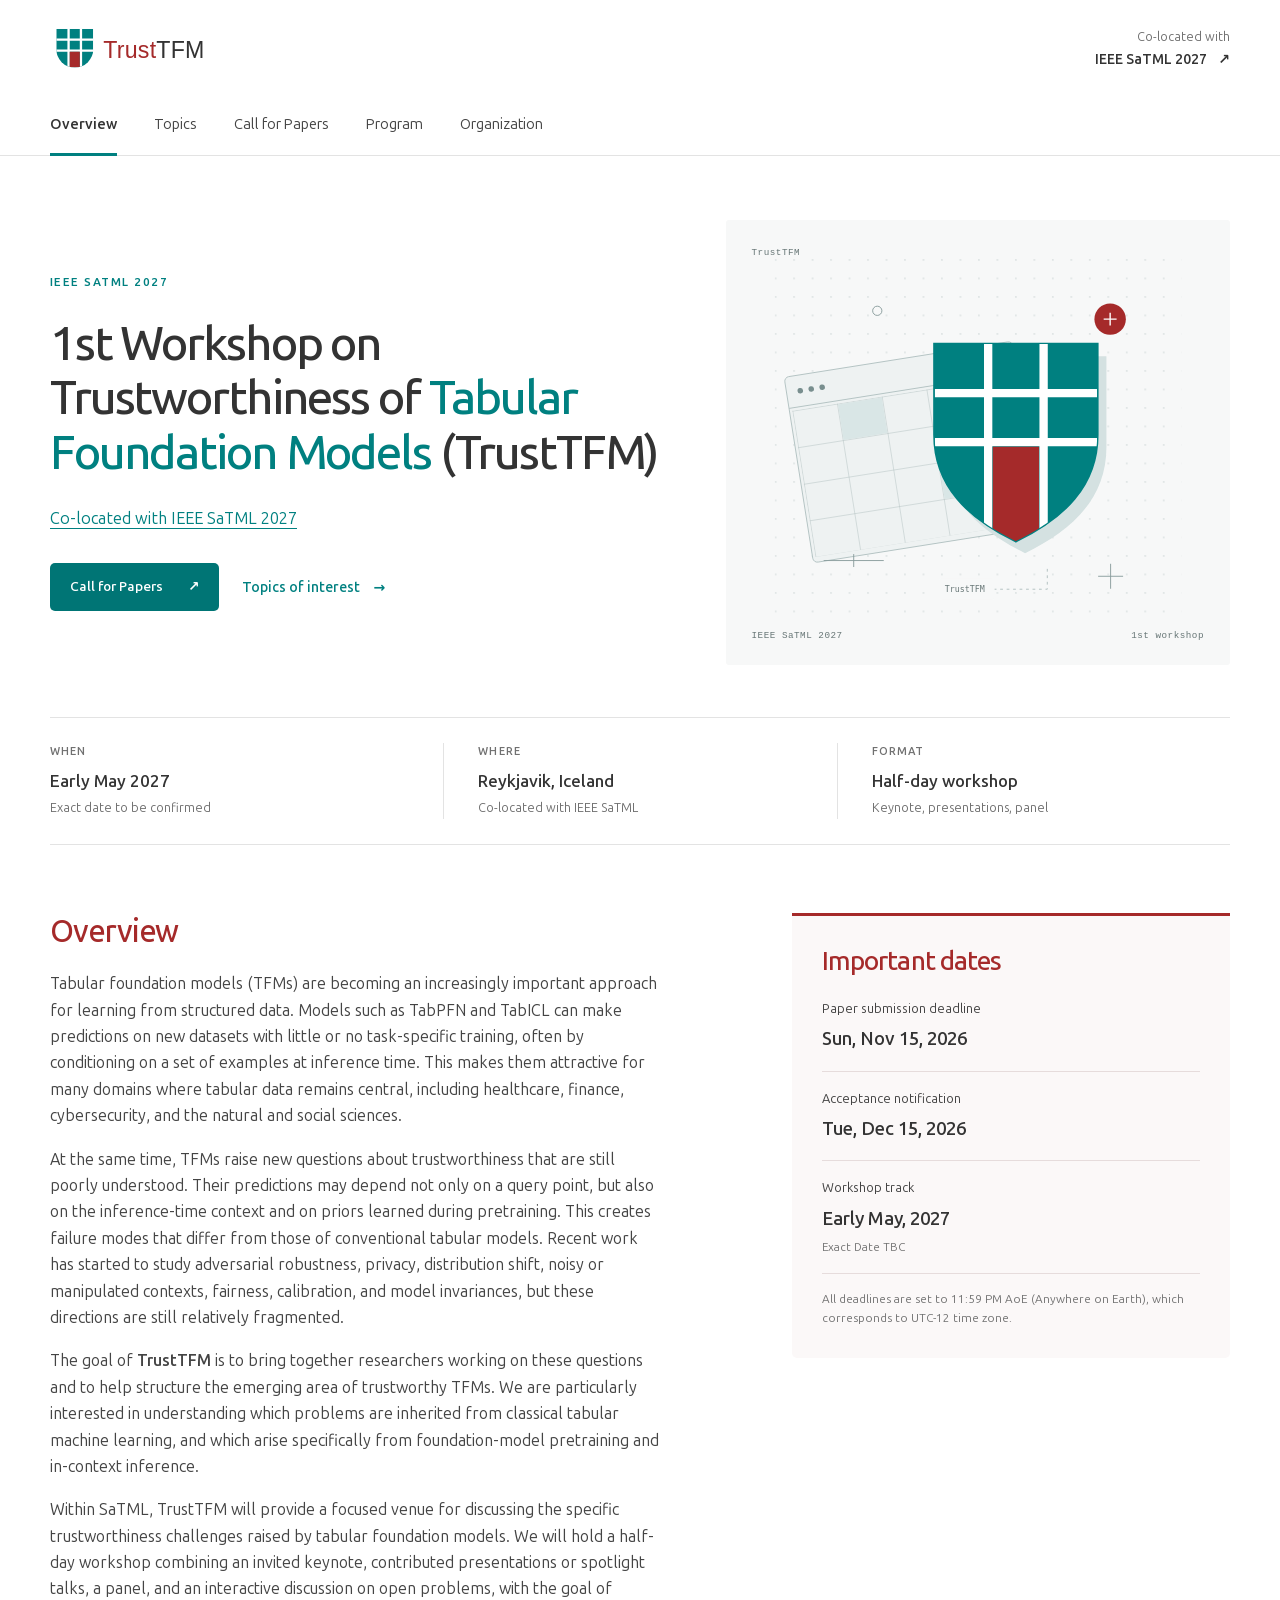
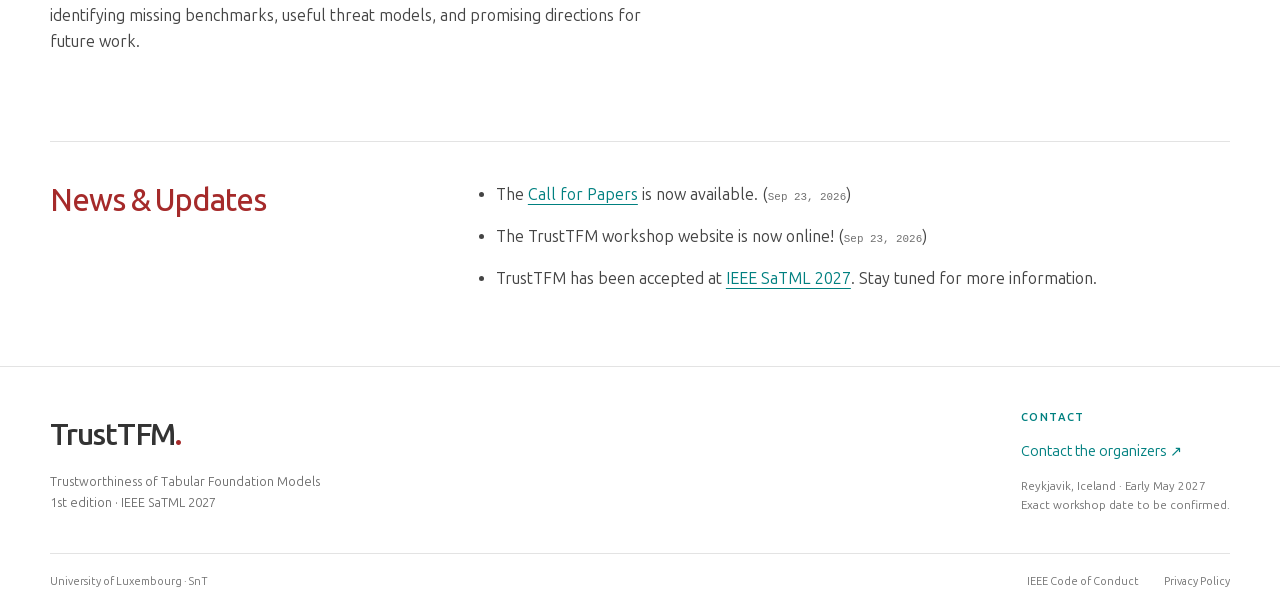
==== index.html @ 0db3b7ef "Publish TrustTFM 2027 workshop website" ====
<!DOCTYPE html>
<html lang="en">
<head>
  <meta charset="utf-8">
  <meta name="viewport" content="width=device-width, initial-scale=1">
  <title>Overview · TrustTFM @ SaTML 2027</title>
  <meta name="description" content="The first workshop on Trustworthiness of Tabular Foundation Models, co-located with IEEE SaTML 2027 in Reykjavik, Iceland.">
  <meta name="theme-color" content="#008080">
  <link rel="icon" href="images/logo/favicon.svg" type="image/svg+xml">
  <link rel="preload" href="fonts/ubuntu.woff2" as="font" type="font/woff2" crossorigin>
  <link rel="stylesheet" href="css/custom.css">
</head>
<body>
<a class="skip-link" href="#main">Skip to content</a>
<header class="site-header">
  <div class="container brand-row">
    <a class="brand" href="index.html" aria-label="TrustTFM home"><img src="images/logo/trusttfm-logo.svg" alt="TrustTFM" width="212" height="48"></a>
    <a class="conference-link" href="https://satml.org/">Co-located with <strong>IEEE SaTML 2027 <span aria-hidden="true">↗</span></strong></a>
  </div>
  <nav class="container page-nav" aria-label="Main navigation"><a href="index.html" aria-current="page">Overview</a>
<a href="topics.html">Topics</a>
<a href="cfp.html">Call for Papers</a>
<a href="program.html">Program</a>
<a href="organization.html">Organization</a></nav>
</header>
<main id="main" class="container" tabindex="-1">
<section class="hero" aria-labelledby="hero-title">
  <div class="hero-copy">
    <p class="eyebrow">IEEE SaTML 2027</p>
    <h1 id="hero-title">1st Workshop on Trustworthiness of <em>Tabular Foundation Models</em> <span class="workshop-acronym">(TrustTFM)</span></h1>
    <p class="hero-description"><a href="https://satml.org/">Co-located with IEEE SaTML 2027</a></p>
    <div class="hero-actions"><a class="button button-primary" href="cfp.html">Call for Papers <span aria-hidden="true">↗</span></a><a class="text-link" href="topics.html">Topics of interest <span aria-hidden="true">→</span></a></div>
  </div>
  <div class="hero-art" aria-hidden="true"><span class="art-top">TrustTFM</span><img src="images/logo/trusttfm-visual.svg" alt="" width="440" height="400"><div class="art-bottom"><span>IEEE SaTML 2027</span><span>1st workshop</span></div></div>
</section>
<div class="event-strip" aria-label="Workshop details"><div><span class="meta-label">When</span><strong>Early May 2027</strong><span class="meta-note">Exact date to be confirmed</span></div><div><span class="meta-label">Where</span><strong>Reykjavik, Iceland</strong><span class="meta-note">Co-located with IEEE SaTML</span></div><div><span class="meta-label">Format</span><strong>Half-day workshop</strong><span class="meta-note">Keynote, presentations, panel</span></div></div>
<section class="overview-grid section-space" id="about" aria-labelledby="about-title">
  <div class="prose"><h2 id="about-title">Overview</h2>
<p>
        Tabular foundation models (TFMs) are becoming an increasingly important approach for
        learning from structured data. Models such as TabPFN and TabICL can make predictions
        on new datasets with little or no task-specific training, often by conditioning on a set
        of examples at inference time. This makes them attractive for many domains where
        tabular data remains central, including healthcare, finance, cybersecurity, and the
        natural and social sciences.
      </p>
<p>
        At the same time, TFMs raise new questions about trustworthiness that are still poorly
        understood. Their predictions may depend not only on a query point, but also on the
        inference-time context and on priors learned during pretraining. This creates failure
        modes that differ from those of conventional tabular models. Recent work has started
        to study adversarial robustness, privacy, distribution shift, noisy or manipulated
        contexts, fairness, calibration, and model invariances, but these directions are still
        relatively fragmented.
      </p>
<p>
        The goal of <strong>TrustTFM</strong> is to bring together researchers working on these
        questions and to help structure the emerging area of trustworthy TFMs. We are
        particularly interested in understanding which problems are inherited from classical
        tabular machine learning, and which arise specifically from foundation-model
        pretraining and in-context inference.
      </p>
<p>
        Within SaTML, TrustTFM will provide a focused venue for discussing the specific
        trustworthiness challenges raised by tabular foundation models. We will hold a
        half-day workshop combining an invited keynote, contributed presentations or
        spotlight talks, a panel, and an interactive discussion on open problems, with the
        goal of identifying missing benchmarks, useful threat models, and promising
        directions for future work.
      </p>
  </div>
  <aside class="dates-panel" id="dates" aria-labelledby="dates-title"><h2 id="dates-title">Important dates</h2><div class="date-list">
      <div><span>Paper submission deadline</span><time datetime="2026-11-15">Sun, Nov 15, 2026</time></div>
      <div><span>Acceptance notification</span><time datetime="2026-12-15">Tue, Dec 15, 2026</time></div>
      <div><span>Workshop track</span><strong>Early May, 2027 <small>Exact Date TBC</small></strong></div>
    </div><p class="fine-print">All deadlines are set to 11:59 PM AoE (Anywhere on Earth), which corresponds to UTC-12 time zone.</p></aside>
</section>
<section class="news-section" id="news" aria-labelledby="news-title">
  <div class="section-intro"><h2 id="news-title">News &amp; Updates</h2></div>
  <div class="news-list">
      <ul>
        <li>The <a href="cfp.html">Call for Papers</a> is now available. (<time datetime="2026-09-23">Sep 23, 2026</time>)</li>
        <li>The TrustTFM workshop website is now online! (<time datetime="2026-09-23">Sep 23, 2026</time>)</li>
        <li>TrustTFM has been accepted at <a href="https://satml.org/">IEEE SaTML 2027</a>. Stay tuned for more information.</li>
      </ul></div>
</section>
</main>
<footer class="site-footer">
  <div class="container footer-top">
    <div><a class="footer-brand" href="index.html">TrustTFM<span class="accent">.</span></a><p>Trustworthiness of Tabular Foundation Models<br>1st edition · IEEE SaTML 2027</p></div>
    <div><p class="eyebrow">Contact</p><a href="mailto:karim.tit@uni.lu">Contact the organizers <span aria-hidden="true">↗</span></a><p class="footer-small">Reykjavik, Iceland · Early May 2027<br>Exact workshop date to be confirmed.</p></div>
  </div>
  <div class="container footer-bottom"><span>University of Luxembourg · SnT</span><div><a href="https://www.ieee.org/about/corporate/governance/code-of-conduct">IEEE Code of Conduct</a><a href="https://www.ieee.org/security-privacy.html">Privacy Policy</a></div></div>
</footer>
</body>
</html>
---- css/custom.css ----
@font-face {
  font-family:'Ubuntu Sans';
  src:url('../fonts/ubuntu.woff2') format('woff2');
  font-weight:100 800;
  font-style:normal;
  font-display:swap;
}

:root {
  --ink:#333;
  --text:#444;
  --muted:#707070;
  --green:#008080;
  --light:#f5f5f5;
  --paper:#fff;
  --line:#e3e3e3;
  --accent:#a52a2a;
  --white:#fff;
  --radius:5px;
}

* {
  box-sizing:border-box;
}

html {
  scroll-behavior:smooth;
  scroll-padding-top:24px;
}

body {
  margin:0;
  background:var(--paper);
  color:var(--text);
  font:400 16px/1.65 'Ubuntu Sans',system-ui,sans-serif;
  -webkit-font-smoothing:antialiased;
}

a {
  color:var(--green);
  text-underline-offset:4px;
  text-decoration-thickness:1px;
}

a:hover {
  color:var(--ink);
}

a:focus-visible,button:focus-visible {
  outline:3px solid var(--accent);
  outline-offset:5px;
  border-radius:2px;
}

img {
  max-width:100%;
  height:auto;
}

h1,h2,h3,p {
  margin:0;
}

h1,h2,h3 {
  color:var(--ink);
}

h1 {
  font-size:clamp(2.65rem,5vw,4.5rem);
  font-weight:500;
  line-height:1.08;
  letter-spacing:-.05em;
}

h2 {
  font-size:clamp(1.65rem,2.4vw,2.1rem);
  font-weight:500;
  line-height:1.22;
  letter-spacing:-.035em;
  color:var(--accent);
}

h3 {
  font-size:1.15rem;
  line-height:1.4;
  font-weight:550;
}

p+p {
  margin-top:1em;
}

strong {
  font-weight:600;
}

::selection {
  background:#dceeee;
  color:var(--ink);
}

.container {
  width:min(1180px,calc(100% - 80px));
  margin-inline:auto;
}

.eyebrow {
  font-size:.72rem;
  font-weight:650;
  letter-spacing:.13em;
  text-transform:uppercase;
  color:var(--green);
  line-height:1.5;
  margin-bottom:18px;
}

.accent {
  color:var(--accent);
}

.skip-link {
  position:absolute;
  top:-100px;
  left:20px;
  z-index:5;
  padding:10px 20px;
  background:var(--ink);
  color:#fff;
}

.skip-link:focus {
  top:12px;
  color:#fff;
}

.site-header {
  border-bottom:1px solid var(--line);
}

.brand-row {
  display:flex;
  align-items:center;
  justify-content:space-between;
  min-height:98px;
  gap:24px;
}

.brand {
  display:flex;
  align-items:center;
  text-decoration:none;
}

.brand img {
  display:block;
  width:232px;
  height:auto;
}

.conference-link {
  text-decoration:none;
  font-size:.78rem;
  color:var(--muted);
  text-align:right;
}

.conference-link strong {
  display:block;
  color:var(--ink);
  font-size:.88rem;
}

.conference-link strong span {
  margin-left:8px;
}

.page-nav {
  display:flex;
  gap:37px;
  align-items:stretch;
}

.page-nav a {
  display:flex;
  align-items:center;
  padding:14px 0 17px;
  color:var(--text);
  font-size:.91rem;
  text-decoration:none;
  border-bottom:3px solid transparent;
  margin-bottom:-1px;
  white-space:nowrap;
}

.page-nav a:hover {
  color:var(--green);
  border-color:#b8d3d3;
}

.page-nav a[aria-current=page] {
  color:var(--ink);
  font-weight:600;
  border-color:var(--green);
}

.hero {
  display:grid;
  grid-template-columns:1.25fr 1fr;
  gap:45px;
  padding-block:64px 52px;
  align-items:center;
}

.hero-copy .eyebrow {
  display:flex;
  align-items:center;
  gap:9px;
  margin-bottom:26px;
}

.status-dot {
  width:7px;
  height:7px;
  background:var(--accent);
  border-radius:50%;
  display:inline-block;
  flex-shrink:0;
}

.hero h1 {
  font-size:clamp(2.9rem,4.8vw,4rem);
  letter-spacing:-.045em;
  line-height:1.08;
}

.hero h1 em {
  font-style:normal;
  color:var(--green);
}

.hero-description {
  max-width:480px;
  font-size:1.02rem;
  margin-top:25px;
  line-height:1.7;
}

.hero-actions {
  display:flex;
  align-items:center;
  flex-wrap:wrap;
  gap:23px;
  margin-top:30px;
}

.button {
  display:inline-flex;
  justify-content:center;
  align-items:center;
  gap:25px;
  padding:13px 19px;
  text-decoration:none;
  border:1px solid transparent;
  border-radius:var(--radius);
  font-size:.85rem;
  font-weight:550;
  line-height:1.5;
  transition:background .15s ease,transform .15s ease;
}

.button-primary {
  background:#007575;
  color:var(--white);
}

.button-primary:hover {
  background:#005b5b;
  color:var(--white);
  transform:translateY(-1px);
}

.text-link {
  font-size:.88rem;
  font-weight:550;
  text-decoration:none;
  display:inline-block;
}

.text-link span {
  margin-left:10px;
}

.text-link:hover {
  text-decoration:underline;
}

.hero-art {
  background:#f7f8f8;
  position:relative;
  align-self:stretch;
  min-height:445px;
  display:flex;
  flex-direction:column;
  justify-content:space-between;
  padding:25px 26px 22px;
  overflow:hidden;
  border-radius:3px;
}

.art-top,.art-bottom {
  font-family:ui-monospace,SFMono-Regular,Consolas,monospace;
  font-size:.58rem;
  letter-spacing:.055em;
  color:#677676;
}

.hero-art img {
  width:100%;
  height:auto;
  max-height:370px;
  align-self:center;
  margin-block:-3px;
}

.art-bottom {
  display:flex;
  gap:12px;
  justify-content:space-between;
}

.event-strip,.submission-facts {
  display:grid;
  grid-template-columns:repeat(3,1fr);
  padding:25px 0;
  border-top:1px solid var(--line);
  border-bottom:1px solid var(--line);
}

.event-strip>div,.submission-facts>div {
  display:flex;
  flex-direction:column;
  padding-left:34px;
  border-left:1px solid var(--line);
}

.event-strip>div:first-child,.submission-facts>div:first-child {
  padding-left:0;
  border-left:0;
}

.meta-label {
  font-size:.68rem;
  font-weight:600;
  letter-spacing:.1em;
  text-transform:uppercase;
  color:var(--muted);
  margin-bottom:6px;
}

.event-strip strong,.submission-facts strong {
  color:var(--ink);
  font-size:1.07rem;
  font-weight:550;
}

.meta-note {
  font-size:.78rem;
  margin-top:3px;
  color:var(--muted);
}

.section-space {
  padding-block:68px;
}

.overview-grid {
  display:grid;
  grid-template-columns:1.5fr 1fr;
  gap:85px;
  align-items:start;
}

.prose h2 {
  margin-bottom:21px;
}

.prose p {
  max-width:68ch;
  margin-bottom:17px;
}

.prose .text-link {
  margin-top:5px;
}

.prose li {
  margin-bottom:11px;
  padding-left:5px;
}

.prose ul {
  padding-left:20px;
  margin:16px 0;
}

.prose section+section {
  margin-top:43px;
  padding-top:33px;
  border-top:1px solid var(--line);
}

.prose h3 {
  margin:25px 0 12px;
}

.dates-panel {
  background:#fbf8f8;
  padding:29px 30px;
  border-top:3px solid var(--accent);
  border-radius:0 0 var(--radius) var(--radius);
}

.dates-panel .eyebrow {
  margin-bottom:10px;
}

.dates-panel h2 {
  font-size:1.65rem;
}

.date-list {
  margin-top:21px;
}

.date-list>div {
  padding:16px 0;
  border-bottom:1px solid #e6dcdc;
  display:flex;
  flex-direction:column;
  gap:5px;
}

.date-list>div:first-child {
  padding-top:0;
}

.date-list span {
  font-size:.8rem;
}

.date-list time,.date-list strong {
  font-size:1.16rem;
  font-weight:550;
  color:var(--ink);
}

.date-list small {
  display:block;
  font-size:.72rem;
  color:var(--muted);
  font-weight:400;
  margin-top:4px;
}

.fine-print {
  font-size:.73rem;
  line-height:1.65;
  color:var(--muted);
  margin-top:16px;
}

.dates-panel .text-link {
  margin-top:18px;
}

.news-section {
  display:grid;
  grid-template-columns:1fr 2fr;
  gap:50px;
  padding-block:40px 57px;
  border-top:1px solid var(--line);
}

.section-intro .eyebrow {
  margin-bottom:12px;
}

.news-list article {
  display:grid;
  grid-template-columns:110px 1fr;
  gap:20px;
  padding-block:0 24px;
}

.news-list article+article {
  padding-block:24px 0;
  border-top:1px solid var(--line);
}

.news-list time {
  font-family:ui-monospace,monospace;
  font-size:.68rem;
  padding-top:5px;
  color:var(--muted);
}

.news-list p {
  font-size:.9rem;
  margin-top:7px;
}

.news-list h3 {
  font-size:1.05rem;
}

.closing-banner {
  display:flex;
  align-items:center;
  justify-content:space-between;
  gap:35px;
  background:#f5f7f7;
  border-radius:var(--radius);
  padding:35px 38px;
  margin-bottom:70px;
}

.closing-banner .eyebrow {
  margin-bottom:9px;
}

.closing-banner h2 {
  font-size:1.75rem;
}

.closing-banner p:not(.eyebrow) {
  font-size:.9rem;
  max-width:600px;
  margin-top:10px;
}

.closing-banner .button {
  flex-shrink:0;
}

.site-footer {
  border-top:1px solid var(--line);
  background:#fff;
}

.footer-top {
  display:flex;
  justify-content:space-between;
  gap:30px;
  padding-block:43px 38px;
}

.footer-brand {
  font-size:1.9rem;
  letter-spacing:-.04em;
  font-weight:600;
  text-decoration:none;
  color:var(--ink);
}

.footer-top p {
  font-size:.78rem;
  margin-top:12px;
  color:var(--muted);
}

.footer-top .eyebrow {
  font-size:.68rem;
  margin-top:0;
  margin-bottom:12px;
  color:var(--green);
}

.footer-top a:not(.footer-brand) {
  font-size:.9rem;
  text-decoration:none;
}

.footer-top .footer-small {
  font-size:.72rem;
}

.footer-bottom {
  border-top:1px solid var(--line);
  padding-block:19px;
  display:flex;
  justify-content:space-between;
  gap:20px;
  font-size:.68rem;
  color:var(--muted);
}

.footer-bottom div {
  display:flex;
  gap:25px;
}

.footer-bottom a {
  color:var(--muted);
  text-decoration:none;
}

.footer-bottom a:hover {
  text-decoration:underline;
}

.page-heading {
  padding-block:58px 40px;
  max-width:920px;
}

.page-heading h1 {
  max-width:900px;
  color:var(--accent);
}

.lead {
  font-size:1.08rem;
  max-width:730px;
  margin-top:24px;
  line-height:1.7;
}

.topic-list {
  margin:5px 0 50px;
}

.topic-row {
  display:grid;
  grid-template-columns:100px 1fr;
  gap:25px;
  padding:34px 0;
  border-top:1px solid var(--line);
}

.topic-number {
  font-family:ui-monospace,monospace;
  font-size:1.1rem;
  color:var(--green);
  padding-top:5px;
}

.topic-row h2 {
  font-size:1.65rem;
}

.topic-question {
  color:var(--green);
  font-size:1.05rem;
  margin-top:12px;
}

.topic-row p:last-child {
  max-width:820px;
  margin-top:9px;
}

.content-sidebar {
  display:grid;
  grid-template-columns:minmax(0,1.85fr) minmax(280px,1fr);
  gap:68px;
  align-items:start;
}

.content-sidebar>.prose {
  min-width:0;
}

.content-sidebar.section-space {
  padding-top:44px;
}

.content-sidebar .prose h2 {
  font-size:1.7rem;
}

.sidebar {
  display:grid;
  gap:26px;
}

.notice {
  padding:24px;
  border:1px solid var(--line);
  border-radius:var(--radius);
  background:#fff;
}

.notice-label {
  display:block;
  color:var(--accent);
  font-size:.7rem;
  letter-spacing:.04em;
  font-weight:600;
  margin-bottom:11px;
}

.notice p {
  font-size:.88rem;
  margin-top:10px;
}

.on-this-page {
  padding:0 10px;
}

.on-this-page .eyebrow {
  margin-bottom:13px;
}

.on-this-page a {
  display:block;
  text-decoration:none;
  font-size:.83rem;
  padding:6px 0;
}

.on-this-page a:hover {
  text-decoration:underline;
}

pre {
  background:var(--light);
  border-left:3px solid var(--green);
  padding:16px 18px;
  font-size:.83rem;
  overflow:auto;
  color:var(--ink);
}

.program-notice {
  display:flex;
  align-items:center;
  gap:25px;
  padding:23px 26px;
  background:var(--light);
  border-radius:var(--radius);
  margin:0 0 40px;
}

.pill {
  display:inline-block;
  border:1px solid #a2aaaa;
  border-radius:100px;
  padding:5px 12px;
  font-size:.72rem;
  color:var(--ink);
  white-space:nowrap;
}

.program-notice p {
  font-size:.85rem;
  max-width:790px;
}

.section-heading {
  display:flex;
  justify-content:space-between;
  gap:20px;
  align-items:center;
  margin-bottom:24px;
}

.section-heading>span {
  font-size:.8rem;
  color:var(--muted);
}

.schedule {
  width:100%;
  border-collapse:collapse;
  text-align:left;
}

.schedule thead th {
  text-transform:uppercase;
  font-size:.67rem;
  letter-spacing:.12em;
  color:var(--muted);
  font-weight:500;
  padding:0 20px 14px;
}

.schedule th:first-child {
  width:200px;
}

.schedule tbody th {
  vertical-align:top;
  font-weight:500;
  font-size:.88rem;
  color:var(--green);
  padding:24px 20px;
  white-space:nowrap;
}

.schedule td {
  padding:20px;
  border-top:1px solid var(--line);
}

.schedule tbody th {
  border-top:1px solid var(--line);
}

.schedule td h3 {
  font-size:1.08rem;
}

.schedule td p {
  font-size:.87rem;
  margin-top:5px;
}

.schedule .break {
  background:#f7f7f7;
}

.schedule .break h3 {
  font-size:.94rem;
  font-weight:450;
  color:var(--text);
}

.schedule .break td,.schedule .break th {
  padding-block:16px;
}

.program-bottom {
  display:grid;
  grid-template-columns:1fr 1fr;
  gap:70px;
  margin-block:55px 70px;
  padding-top:37px;
  border-top:1px solid var(--line);
}

.program-bottom .eyebrow {
  margin-bottom:13px;
}

.program-bottom h2 {
  font-size:1.65rem;
}

.program-bottom p:last-child {
  margin-top:15px;
}

.organizer-grid {
  display:grid;
  grid-template-columns:repeat(3,1fr);
  gap:0 32px;
  padding-bottom:35px;
}

.organizer {
  padding:29px 0;
  border-top:1px solid var(--line);
}

.initials {
  display:flex;
  align-items:center;
  justify-content:center;
  width:54px;
  height:54px;
  background:var(--light);
  border-radius:50%;
  color:var(--green);
  font-size:.95rem;
  letter-spacing:.04em;
  margin-bottom:23px;
}

.organizer-role {
  font-size:.76rem;
  color:var(--green);
  margin-bottom:8px;
  min-height:1.65em;
}

.organizer h2 {
  font-size:1.45rem;
}

.organizer>p:last-child {
  font-size:.8rem;
  color:var(--muted);
  margin-top:7px;
}

.committee-note {
  padding:26px 30px;
  background:var(--light);
  border-radius:var(--radius);
}

.committee-note .eyebrow {
  margin-bottom:9px;
}

.committee-note h2 {
  font-size:1.4rem;
}

.committee-note p:last-child {
  font-size:.9rem;
  margin-top:10px;
  max-width:730px;
}

.contact-section {
  display:grid;
  grid-template-columns:1fr 1.25fr;
  gap:65px;
  margin-block:65px 75px;
}

.contact-section h2 {
  font-size:2rem;
}

.contact-section p:last-child {
  margin-top:15px;
  max-width:370px;
}

.contact-list a {
  display:flex;
  justify-content:space-between;
  align-items:center;
  gap:20px;
  padding:16px 0;
  border-bottom:1px solid var(--line);
  text-decoration:none;
  font-size:.88rem;
}

.contact-list a:first-child {
  padding-top:0;
}

.contact-list small {
  display:block;
  color:var(--muted);
  font-size:.7rem;
  margin-top:3px;
}

.contact-list a:hover>span:last-child {
  text-decoration:underline;
}

.visually-hidden {
  position:absolute;
  width:1px;
  height:1px;
  padding:0;
  margin:-1px;
  overflow:hidden;
  clip:rect(0,0,0,0);
  white-space:nowrap;
  border:0;
}

@media(min-width:1400px) {
  .hero {
    gap:65px;
  }
  .hero h1 {
    font-size:4.25rem;
  }
}

@media(max-width:1000px) {
  .container {
    width:calc(100% - 48px);
  }
  .hero {
    gap:25px;
  }
  .hero h1 {
    font-size:3.1rem;
  }
  .hero-art {
    padding-inline:18px;
    min-height:400px;
  }
  .art-top,.art-bottom {
    font-size:.5rem;
  }
  .hero-actions {
    gap:15px;
  }
  .overview-grid {
    gap:40px;
    grid-template-columns:1.3fr 1fr;
  }
  .content-sidebar {
    gap:35px;
  }
  .news-section {
    grid-template-columns:1fr 2fr;
    gap:25px;
  }
  .news-list article {
    grid-template-columns:90px 1fr;
    gap:14px;
  }
  .contact-section {
    gap:30px;
  }
  .contact-list a {
    font-size:.78rem;
  }
  .closing-banner {
    padding:30px;
  }
}

@media(max-width:760px) {
  .container {
    width:calc(100% - 40px);
  }
  .brand-row {
    min-height:83px;
  }
  .brand img {
    width:190px;
    height:auto;
  }
  .conference-link {
    font-size:.65rem;
  }
  .conference-link strong {
    font-size:.73rem;
  }
  .page-nav {
    justify-content:space-between;
    gap:12px;
  }
  .page-nav a {
    font-size:.79rem;
    padding-block:12px 14px;
  }
  .hero {
    grid-template-columns:1fr;
    padding-top:39px;
    gap:30px;
  }
  .hero h1 {
    font-size:clamp(2.7rem,7.8vw,3.8rem);
  }
  .hero-description {
    max-width:570px;
  }
  .hero-art {
    min-height:0;
    max-width:none;
    padding:20px 24px;
    aspect-ratio:1.7;
  }
  .hero-art img {
    height:calc(100% - 35px);
    width:auto;
    max-height:none;
    margin-block:-5px;
  }
  .art-top,.art-bottom {
    font-size:.57rem;
  }
  .event-strip>div,.submission-facts>div {
    padding-left:17px;
  }
  .event-strip strong,.submission-facts strong {
    font-size:.93rem;
  }
  .meta-note {
    font-size:.71rem;
  }
  .meta-label {
    font-size:.61rem;
  }
  .overview-grid {
    grid-template-columns:1fr;
    gap:33px;
  }
  .section-space {
    padding-block:43px;
  }
  .dates-panel {
    padding:26px;
  }
  .news-section {
    grid-template-columns:1fr;
    gap:25px;
    padding-top:30px;
  }
  .news-list article {
    grid-template-columns:100px 1fr;
  }
  .closing-banner {
    display:block;
    margin-bottom:45px;
  }
  .closing-banner .button {
    margin-top:23px;
  }
  .footer-top {
    gap:25px;
  }
  .footer-bottom {
    flex-direction:column;
    gap:9px;
  }
  .page-heading {
    padding-block:39px 32px;
  }
  .page-heading h1 {
    font-size:3.1rem;
  }
  .lead {
    font-size:1rem;
  }
  .topic-row {
    grid-template-columns:42px 1fr;
    gap:13px;
    padding-block:27px;
  }
  .topic-row h2 {
    font-size:1.45rem;
  }
  .topic-question {
    font-size:1rem;
  }
  .topic-row p:last-child {
    font-size:.92rem;
  }
  .content-sidebar {
    grid-template-columns:1fr;
  }
  .sidebar {
    grid-row:1;
    grid-template-columns:1fr 1fr;
    align-items:start;
    gap:18px;
  }
  .sidebar .dates-panel {
    padding:23px;
  }
  .sidebar .dates-panel h2 {
    font-size:1.4rem;
  }
  .sidebar .notice {
    padding:22px;
  }
  .on-this-page {
    display:none;
  }
  .program-notice {
    display:block;
    padding:22px;
  }
  .program-notice p {
    margin-top:14px;
  }
  .section-heading {
    display:block;
  }
  .section-heading>span {
    display:block;
    margin-top:10px;
  }
  .schedule th:first-child {
    width:135px;
  }
  .schedule tbody th {
    font-size:.8rem;
  }
  .schedule th,.schedule td {
    padding-inline:12px!important;
  }
  .schedule td p {
    font-size:.8rem;
  }
  .program-bottom {
    gap:30px;
    margin-block:38px 45px;
  }
  .program-bottom h2 {
    font-size:1.4rem;
  }
  .program-bottom p:last-child {
    font-size:.9rem;
  }
  .organizer-grid {
    grid-template-columns:repeat(2,1fr);
    gap:0 25px;
  }
  .organizer h2 {
    font-size:1.3rem;
  }
  .organizer-role {
    font-size:.7rem;
  }
  .contact-section {
    grid-template-columns:1fr;
    margin-block:42px 50px;
  }
  .contact-section p:last-child {
    max-width:100%;
  }
  .contact-list a {
    font-size:.9rem;
  }
}

@media(max-width:440px) {
  .container {
    width:calc(100% - 32px);
  }
  .brand-row {
    gap:10px;
  }
  .brand img {
    width:170px;
  }
  .conference-link {
    font-size:.58rem;
  }
  .conference-link strong {
    font-size:.65rem;
  }
  .page-nav {
    display:grid;
    grid-template-columns:repeat(3,minmax(0,1fr));
    gap:0 14px;
  }
  .page-nav a {
    font-size:.8rem;
    justify-content:center;
    min-height:44px;
    padding-block:10px;
  }
  .hero h1 {
    font-size:2.65rem;
  }
  .hero-copy .eyebrow {
    font-size:.62rem;
  }
  .hero-description {
    font-size:.96rem;
  }
  .hero-art {
    aspect-ratio:1.3;
  }
  .art-top,.art-bottom {
    font-size:.49rem;
  }
  .hero-actions {
    gap:18px;
  }
  .button {
    font-size:.8rem;
  }
  .event-strip,.submission-facts {
    grid-template-columns:1fr;
    padding-block:0;
  }
  .event-strip>div,.submission-facts>div {
    padding:15px 0;
    border-left:0;
    border-bottom:1px solid var(--line);
    display:grid;
    grid-template-columns:73px 1fr;
    gap:0 12px;
    align-items:baseline;
  }
  .event-strip>div:last-child,.submission-facts>div:last-child {
    border-bottom:0;
  }
  .meta-label {
    grid-row:1 / 3;
    margin-bottom:0;
  }
  .meta-note {
    grid-column:2;
  }
  .meta-label {
    font-size:.65rem;
  }
  .event-strip strong,.submission-facts strong {
    font-size:1rem;
  }
  .news-list article {
    grid-template-columns:1fr;
    gap:8px;
  }
  .news-list time {
    padding:0;
  }
  .closing-banner {
    padding:25px;
  }
  .footer-top {
    flex-direction:column;
    padding-block:30px;
  }
  .footer-bottom div {
    gap:17px;
  }
  .page-heading h1 {
    font-size:2.65rem;
  }
  .topic-row {
    grid-template-columns:30px 1fr;
    gap:10px;
  }
  .topic-number {
    font-size:.87rem;
  }
  .sidebar {
    grid-template-columns:1fr;
  }
  .date-list time,.date-list strong {
    font-size:1.1rem;
  }
  .program-bottom {
    grid-template-columns:1fr;
    gap:30px;
  }
  .schedule th:first-child {
    width:107px;
  }
  .schedule tbody th {
    font-size:.69rem;
  }
  .schedule td h3 {
    font-size:.92rem;
  }
  .schedule th,.schedule td {
    padding-inline:7px!important;
  }
  .schedule td p {
    font-size:.76rem;
  }
  .organizer-grid {
    gap:0 17px;
  }
  .organizer-role {
    min-height:2.7em;
  }
  .organizer h2 {
    font-size:1.15rem;
  }
  .organizer>p:last-child {
    font-size:.7rem;
  }
  .contact-list a {
    font-size:.78rem;
  }
  .contact-list a>span:last-child {
    overflow-wrap:anywhere;
    text-align:right;
  }
}

@media(prefers-reduced-motion:reduce) {
  html {
    scroll-behavior:auto;
  }
  *,*::before,*::after {
    transition:none!important;
  }
}

@media print {
  body {
    background:white;
    color:#222;
    font-size:11pt;
  }
  .container {
    width:100%;
  }
  .page-nav,.hero-art,.hero-actions,.site-footer,.closing-banner,.on-this-page,.skip-link {
    display:none;
  }
  .site-header {
    border:0;
  }
  .brand-row {
    min-height:65px;
  }
  .hero,.overview-grid,.content-sidebar,.contact-section {
    display:block;
  }
  .hero {
    padding:20px 0;
  }
  .page-heading {
    padding:20px 0;
  }
  .sidebar {
    display:block;
    margin-bottom:25px;
  }
  .dates-panel,.notice {
    break-inside:avoid;
    margin-block:20px;
  }
  .section-space {
    padding:25px 0;
  }
  h1 {
    font-size:30pt!important;
  }
  h2 {
    font-size:18pt!important;
  }
  .schedule tr,.organizer,.topic-row {
    break-inside:avoid;
  }
  a {
    color:inherit;
  }
  .program-notice {
    padding:15px;
  }
  .organizer-grid {
    grid-template-columns:repeat(3,1fr);
  }
}


/* Fit the original workshop title and source text within the existing layout. */
.hero h1 {
  font-size: clamp(2.2rem, 3.7vw, 3.35rem);
  line-height: 1.15;
}

.news-list > ul {
  margin: 0;
  padding-left: 1.2rem;
}

.news-list > ul > li {
  margin-bottom: 1rem;
}

.sidebar-heading {
  margin-bottom: 1rem;
  font-size: 1.4rem;
}

.program-introduction {
  margin-bottom: 1.5rem;
}

#format, #review {
  scroll-margin-top: 1.5rem;
}

.contact-section a {
  overflow-wrap: anywhere;
}

.workshop-acronym {
  white-space: nowrap;
}

.organizer h2 a {
  color: inherit;
}
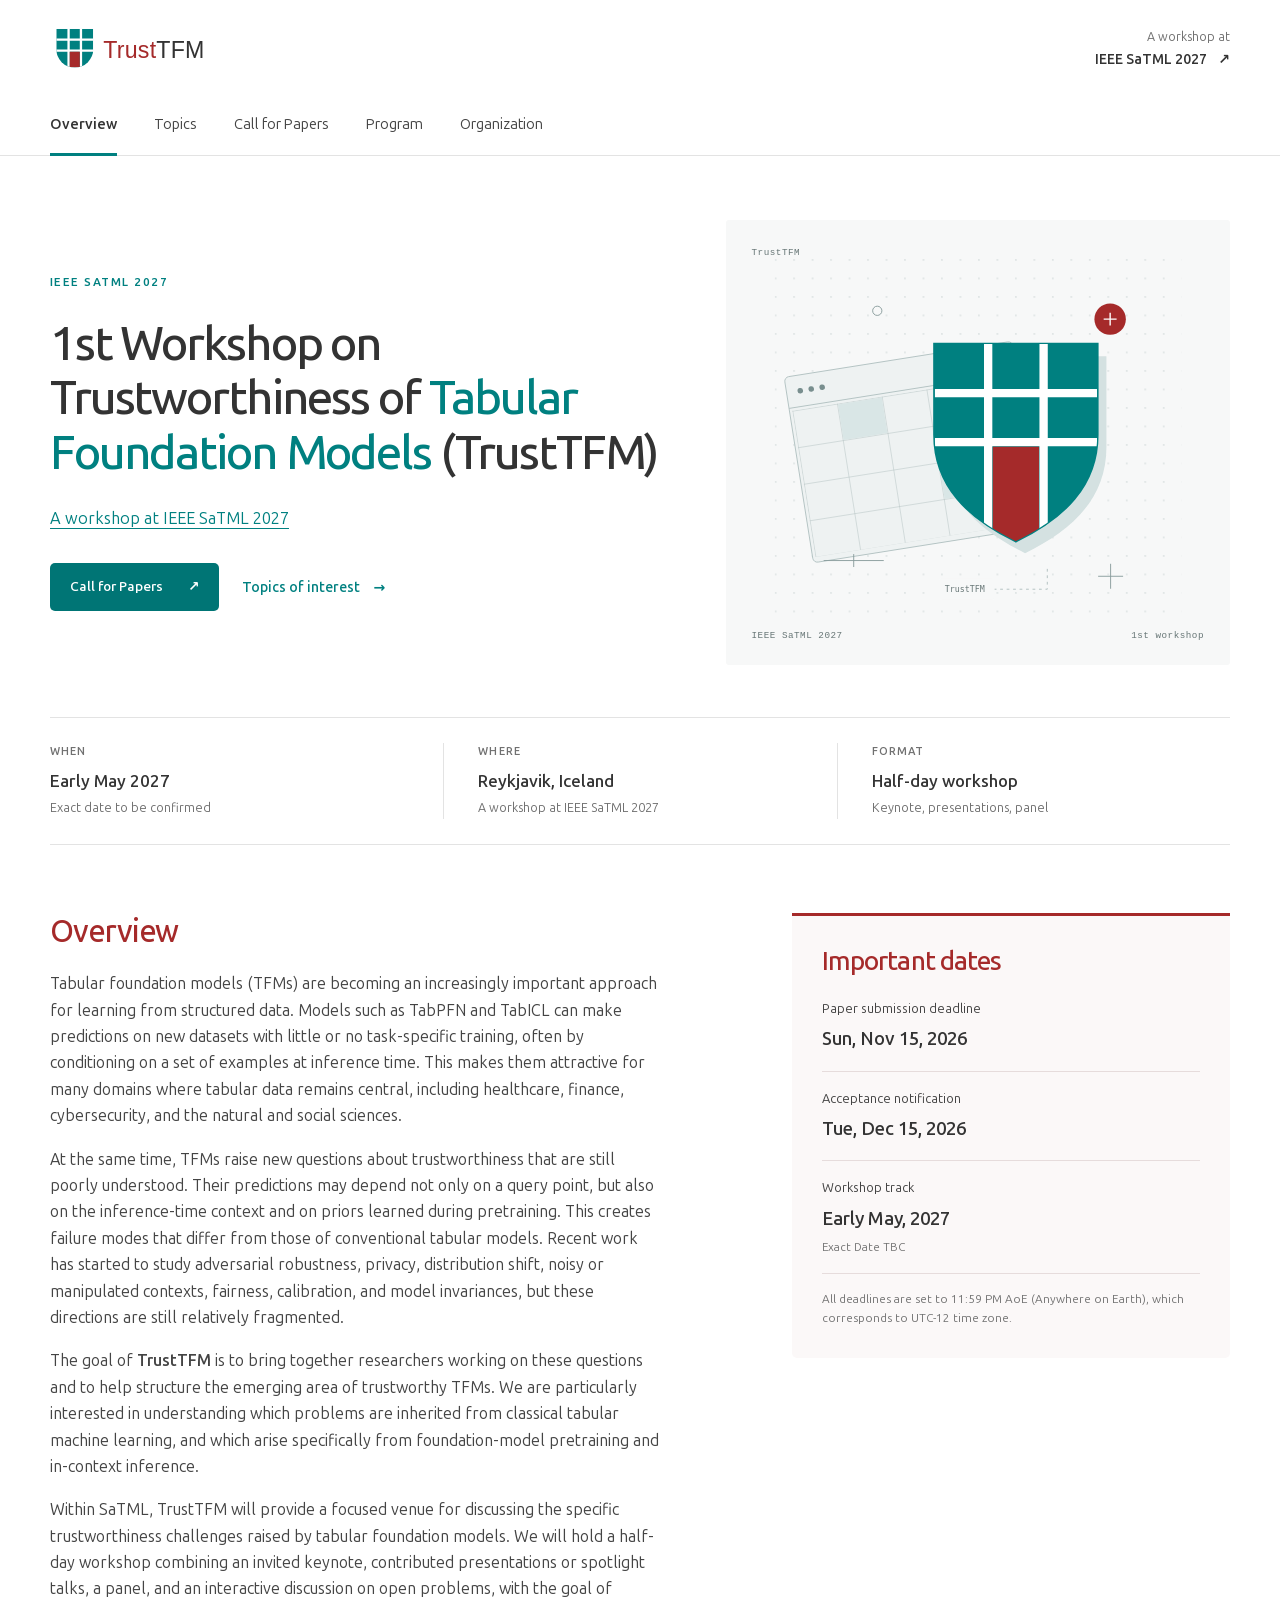
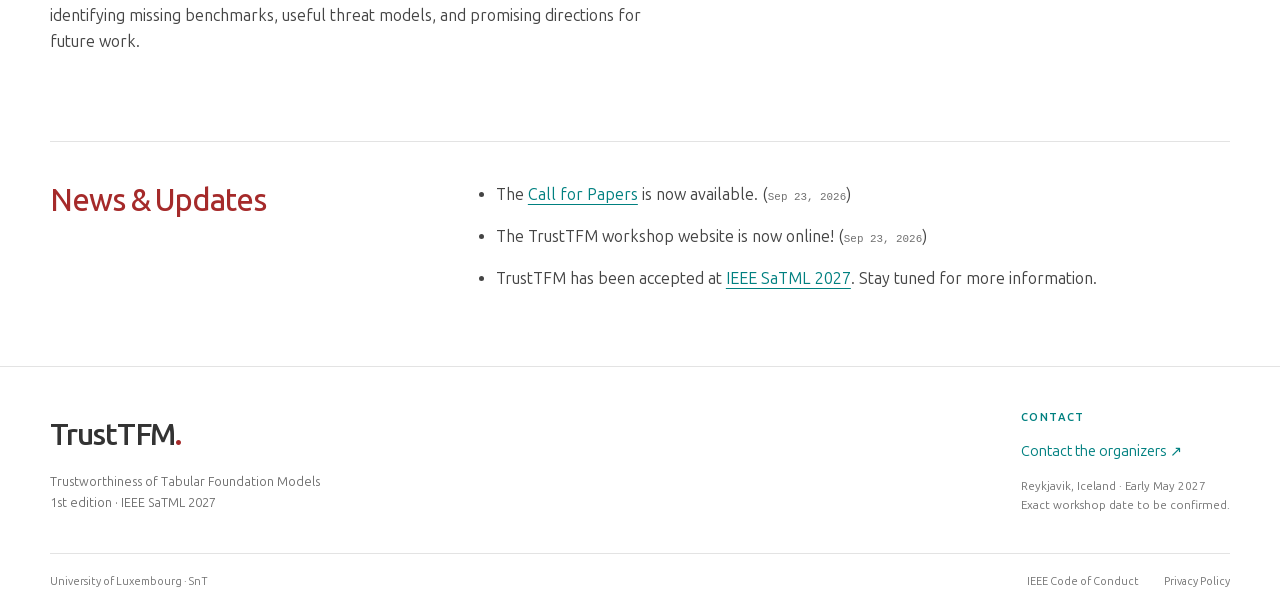
==== commit 5866f357: "Describe TrustTFM as a workshop at IEEE SaTML 2027" ====
--- a/index.html
+++ b/index.html
@@ -4,7 +4,7 @@
   <meta charset="utf-8">
   <meta name="viewport" content="width=device-width, initial-scale=1">
   <title>Overview · TrustTFM @ SaTML 2027</title>
-  <meta name="description" content="The first workshop on Trustworthiness of Tabular Foundation Models, co-located with IEEE SaTML 2027 in Reykjavik, Iceland.">
+  <meta name="description" content="The first workshop on Trustworthiness of Tabular Foundation Models at IEEE SaTML 2027 in Reykjavik, Iceland.">
   <meta name="theme-color" content="#008080">
   <link rel="icon" href="images/logo/favicon.svg" type="image/svg+xml">
   <link rel="preload" href="fonts/ubuntu.woff2" as="font" type="font/woff2" crossorigin>
@@ -15,7 +15,7 @@
 <header class="site-header">
   <div class="container brand-row">
     <a class="brand" href="index.html" aria-label="TrustTFM home"><img src="images/logo/trusttfm-logo.svg" alt="TrustTFM" width="212" height="48"></a>
-    <a class="conference-link" href="https://satml.org/">Co-located with <strong>IEEE SaTML 2027 <span aria-hidden="true">↗</span></strong></a>
+    <a class="conference-link" href="https://satml.org/">A workshop at <strong>IEEE SaTML 2027 <span aria-hidden="true">↗</span></strong></a>
   </div>
   <nav class="container page-nav" aria-label="Main navigation"><a href="index.html" aria-current="page">Overview</a>
 <a href="topics.html">Topics</a>
@@ -28,12 +28,12 @@
   <div class="hero-copy">
     <p class="eyebrow">IEEE SaTML 2027</p>
     <h1 id="hero-title">1st Workshop on Trustworthiness of <em>Tabular Foundation Models</em> <span class="workshop-acronym">(TrustTFM)</span></h1>
-    <p class="hero-description"><a href="https://satml.org/">Co-located with IEEE SaTML 2027</a></p>
+    <p class="hero-description"><a href="https://satml.org/">A workshop at IEEE SaTML 2027</a></p>
     <div class="hero-actions"><a class="button button-primary" href="cfp.html">Call for Papers <span aria-hidden="true">↗</span></a><a class="text-link" href="topics.html">Topics of interest <span aria-hidden="true">→</span></a></div>
   </div>
   <div class="hero-art" aria-hidden="true"><span class="art-top">TrustTFM</span><img src="images/logo/trusttfm-visual.svg" alt="" width="440" height="400"><div class="art-bottom"><span>IEEE SaTML 2027</span><span>1st workshop</span></div></div>
 </section>
-<div class="event-strip" aria-label="Workshop details"><div><span class="meta-label">When</span><strong>Early May 2027</strong><span class="meta-note">Exact date to be confirmed</span></div><div><span class="meta-label">Where</span><strong>Reykjavik, Iceland</strong><span class="meta-note">Co-located with IEEE SaTML</span></div><div><span class="meta-label">Format</span><strong>Half-day workshop</strong><span class="meta-note">Keynote, presentations, panel</span></div></div>
+<div class="event-strip" aria-label="Workshop details"><div><span class="meta-label">When</span><strong>Early May 2027</strong><span class="meta-note">Exact date to be confirmed</span></div><div><span class="meta-label">Where</span><strong>Reykjavik, Iceland</strong><span class="meta-note">A workshop at IEEE SaTML 2027</span></div><div><span class="meta-label">Format</span><strong>Half-day workshop</strong><span class="meta-note">Keynote, presentations, panel</span></div></div>
 <section class="overview-grid section-space" id="about" aria-labelledby="about-title">
   <div class="prose"><h2 id="about-title">Overview</h2>
 <p>
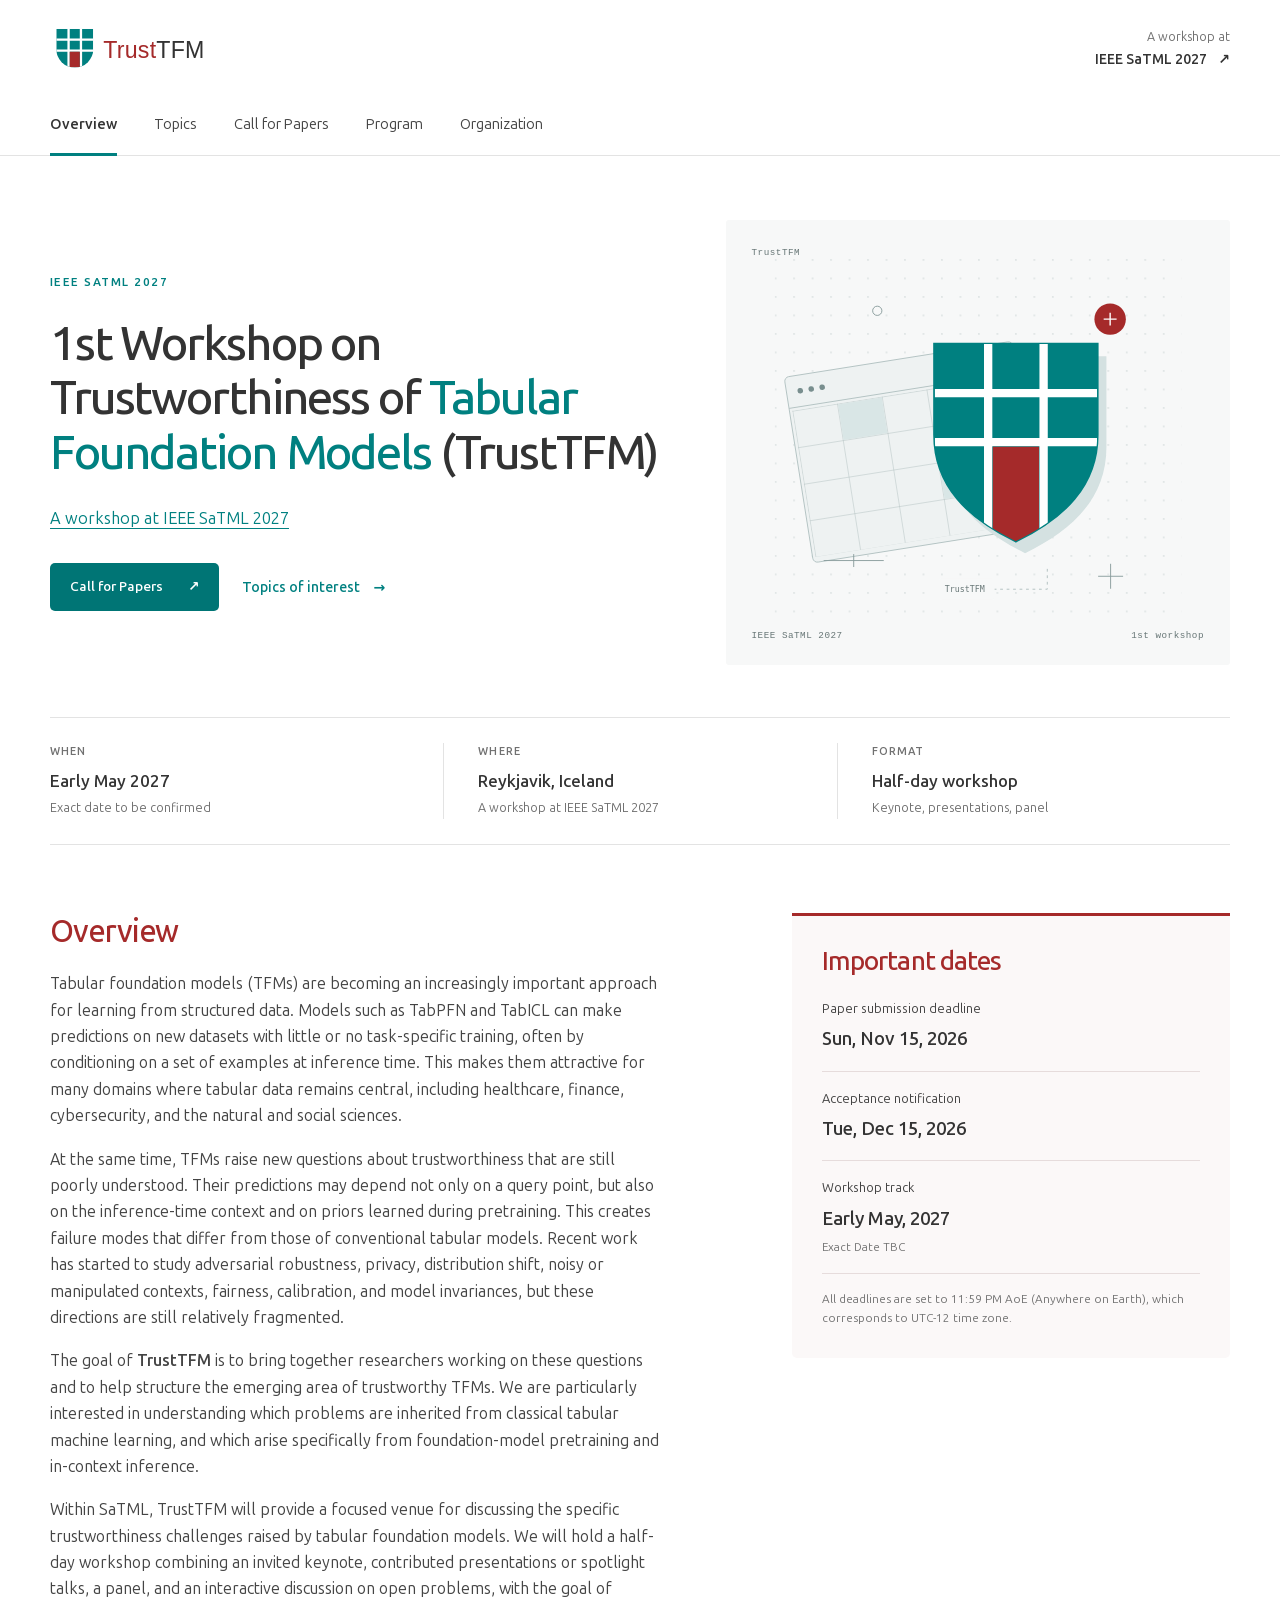
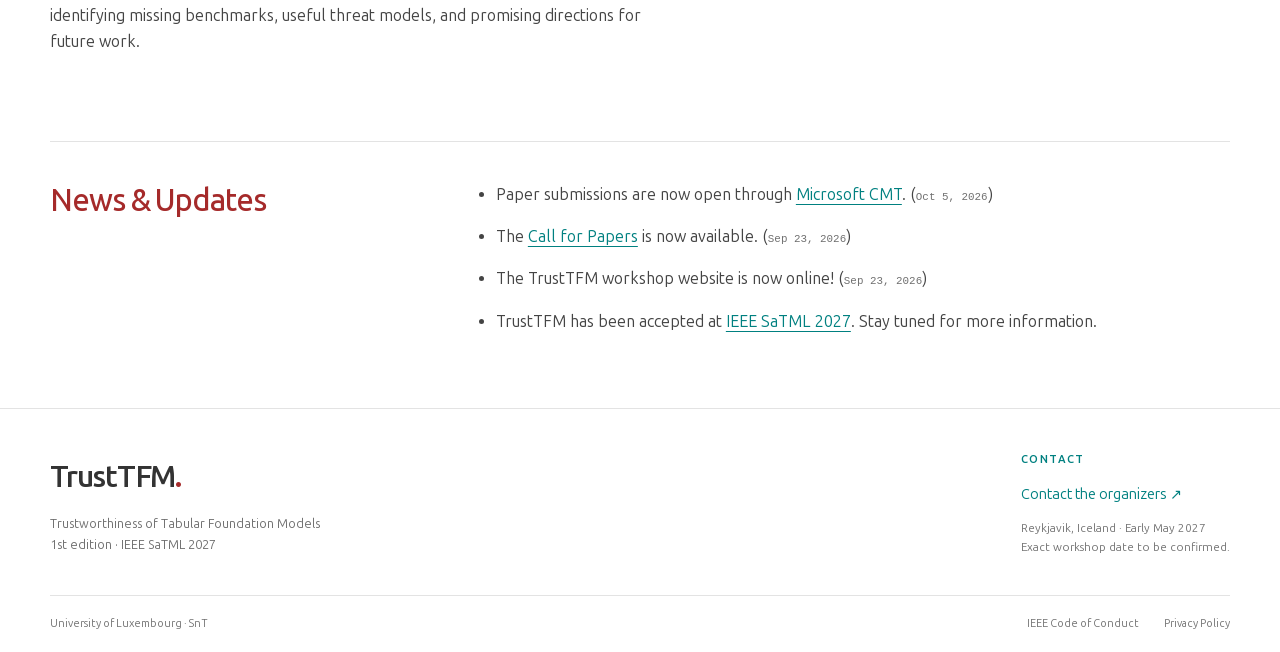
==== commit 0bc37a51: "Update Call for Papers and submission details for TrustTFM 2027 workshop" ====
--- a/index.html
+++ b/index.html
@@ -79,6 +79,7 @@
   <div class="section-intro"><h2 id="news-title">News &amp; Updates</h2></div>
   <div class="news-list">
       <ul>
+        <li>Paper submissions are now open through <a href="https://cmt3.research.microsoft.com/TrustTFM2027" target="_blank" rel="noopener noreferrer">Microsoft CMT</a>. (<time datetime="2026-10-05">Oct 5, 2026</time>)</li>
         <li>The <a href="cfp.html">Call for Papers</a> is now available. (<time datetime="2026-09-23">Sep 23, 2026</time>)</li>
         <li>The TrustTFM workshop website is now online! (<time datetime="2026-09-23">Sep 23, 2026</time>)</li>
         <li>TrustTFM has been accepted at <a href="https://satml.org/">IEEE SaTML 2027</a>. Stay tuned for more information.</li>
--- a/css/custom.css
+++ b/css/custom.css
@@ -469,6 +469,10 @@
   margin-top:16px;
 }
 
+.cmt-acknowledgment {
+  margin:0 0 32px;
+}
+
 .dates-panel .text-link {
   margin-top:18px;
 }
@@ -702,6 +706,12 @@
 .notice p {
   font-size:.88rem;
   margin-top:10px;
+}
+
+.notice .button {
+  width:100%;
+  justify-content:space-between;
+  margin-top:18px;
 }
 
 .on-this-page {
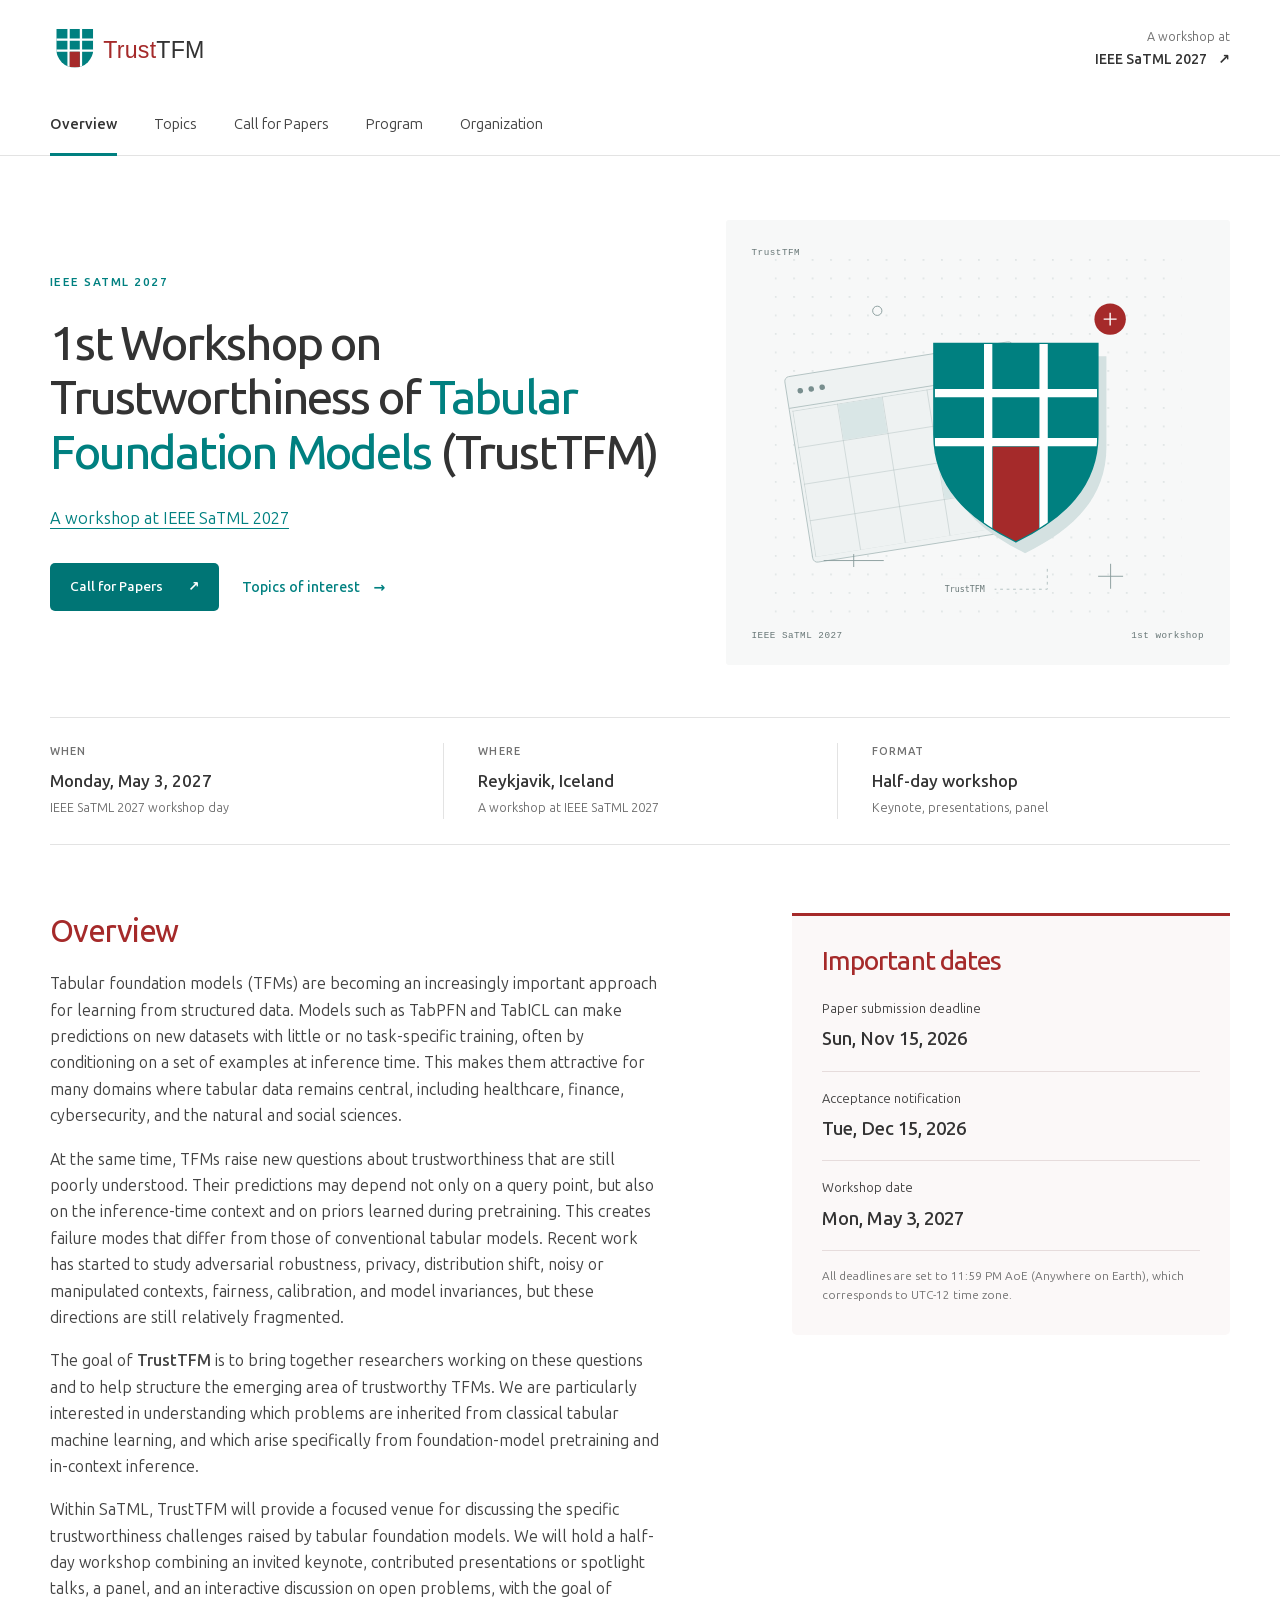
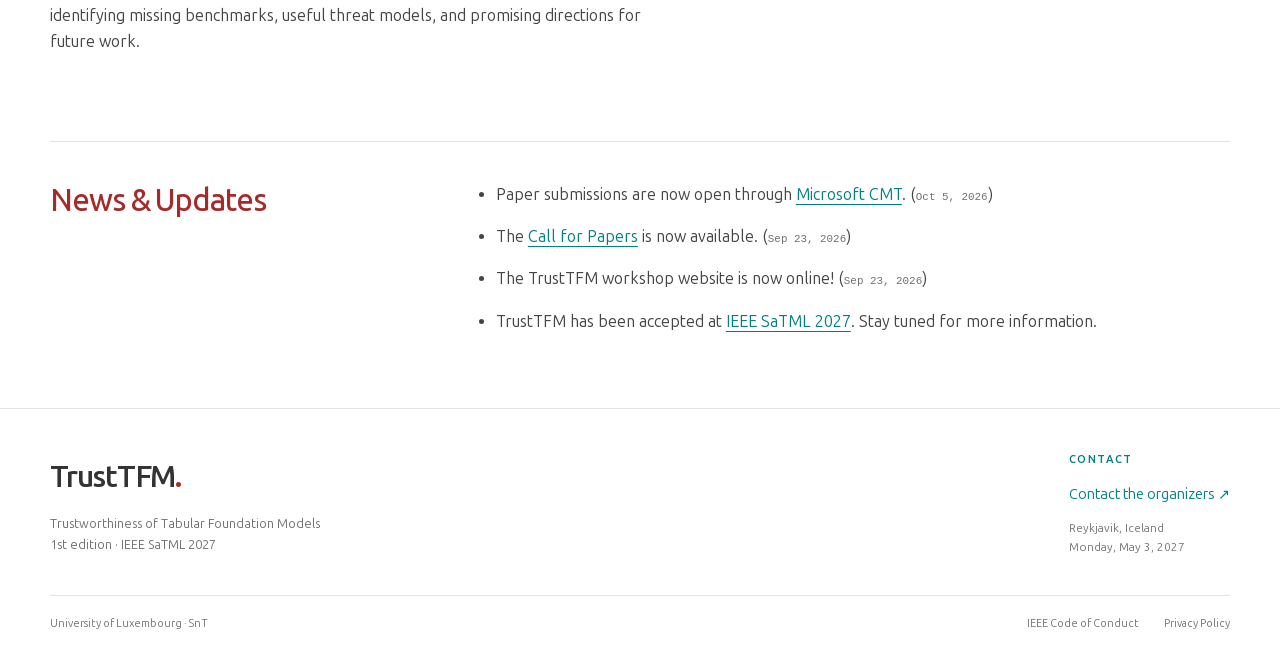
==== commit e5790f7f: "Update workshop date and venue details across multiple pages" ====
--- a/index.html
+++ b/index.html
@@ -33,7 +33,7 @@
   </div>
   <div class="hero-art" aria-hidden="true"><span class="art-top">TrustTFM</span><img src="images/logo/trusttfm-visual.svg" alt="" width="440" height="400"><div class="art-bottom"><span>IEEE SaTML 2027</span><span>1st workshop</span></div></div>
 </section>
-<div class="event-strip" aria-label="Workshop details"><div><span class="meta-label">When</span><strong>Early May 2027</strong><span class="meta-note">Exact date to be confirmed</span></div><div><span class="meta-label">Where</span><strong>Reykjavik, Iceland</strong><span class="meta-note">A workshop at IEEE SaTML 2027</span></div><div><span class="meta-label">Format</span><strong>Half-day workshop</strong><span class="meta-note">Keynote, presentations, panel</span></div></div>
+<div class="event-strip" aria-label="Workshop details"><div><span class="meta-label">When</span><strong>Monday, May 3, 2027</strong><span class="meta-note">IEEE SaTML 2027 workshop day</span></div><div><span class="meta-label">Where</span><strong>Reykjavik, Iceland</strong><span class="meta-note">A workshop at IEEE SaTML 2027</span></div><div><span class="meta-label">Format</span><strong>Half-day workshop</strong><span class="meta-note">Keynote, presentations, panel</span></div></div>
 <section class="overview-grid section-space" id="about" aria-labelledby="about-title">
   <div class="prose"><h2 id="about-title">Overview</h2>
 <p>
@@ -72,7 +72,7 @@
   <aside class="dates-panel" id="dates" aria-labelledby="dates-title"><h2 id="dates-title">Important dates</h2><div class="date-list">
       <div><span>Paper submission deadline</span><time datetime="2026-11-15">Sun, Nov 15, 2026</time></div>
       <div><span>Acceptance notification</span><time datetime="2026-12-15">Tue, Dec 15, 2026</time></div>
-      <div><span>Workshop track</span><strong>Early May, 2027 <small>Exact Date TBC</small></strong></div>
+      <div><span>Workshop date</span><time datetime="2027-05-03">Mon, May 3, 2027</time></div>
     </div><p class="fine-print">All deadlines are set to 11:59 PM AoE (Anywhere on Earth), which corresponds to UTC-12 time zone.</p></aside>
 </section>
 <section class="news-section" id="news" aria-labelledby="news-title">
@@ -89,7 +89,7 @@
 <footer class="site-footer">
   <div class="container footer-top">
     <div><a class="footer-brand" href="index.html">TrustTFM<span class="accent">.</span></a><p>Trustworthiness of Tabular Foundation Models<br>1st edition · IEEE SaTML 2027</p></div>
-    <div><p class="eyebrow">Contact</p><a href="mailto:karim.tit@uni.lu">Contact the organizers <span aria-hidden="true">↗</span></a><p class="footer-small">Reykjavik, Iceland · Early May 2027<br>Exact workshop date to be confirmed.</p></div>
+    <div><p class="eyebrow">Contact</p><a href="mailto:karim.tit@uni.lu">Contact the organizers <span aria-hidden="true">↗</span></a><p class="footer-small">Reykjavik, Iceland<br>Monday, May 3, 2027</p></div>
   </div>
   <div class="container footer-bottom"><span>University of Luxembourg · SnT</span><div><a href="https://www.ieee.org/about/corporate/governance/code-of-conduct">IEEE Code of Conduct</a><a href="https://www.ieee.org/security-privacy.html">Privacy Policy</a></div></div>
 </footer>
